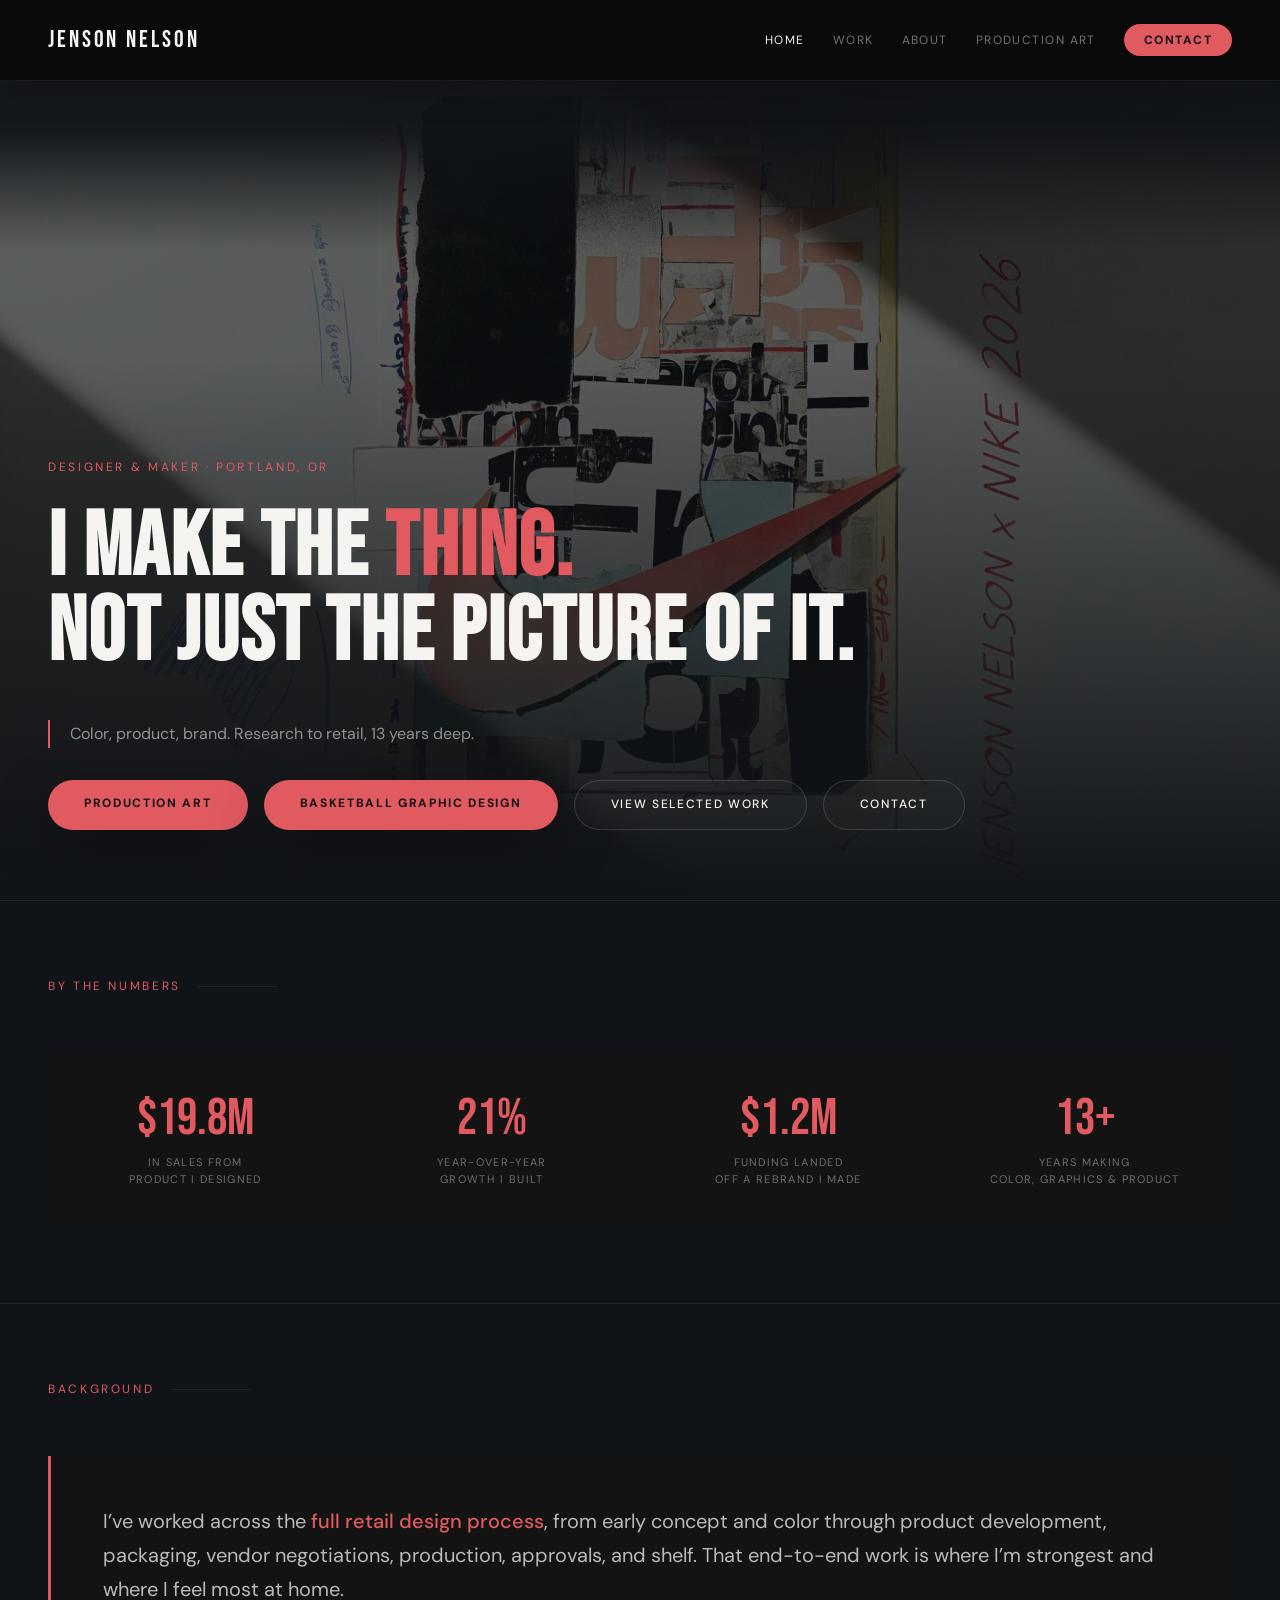
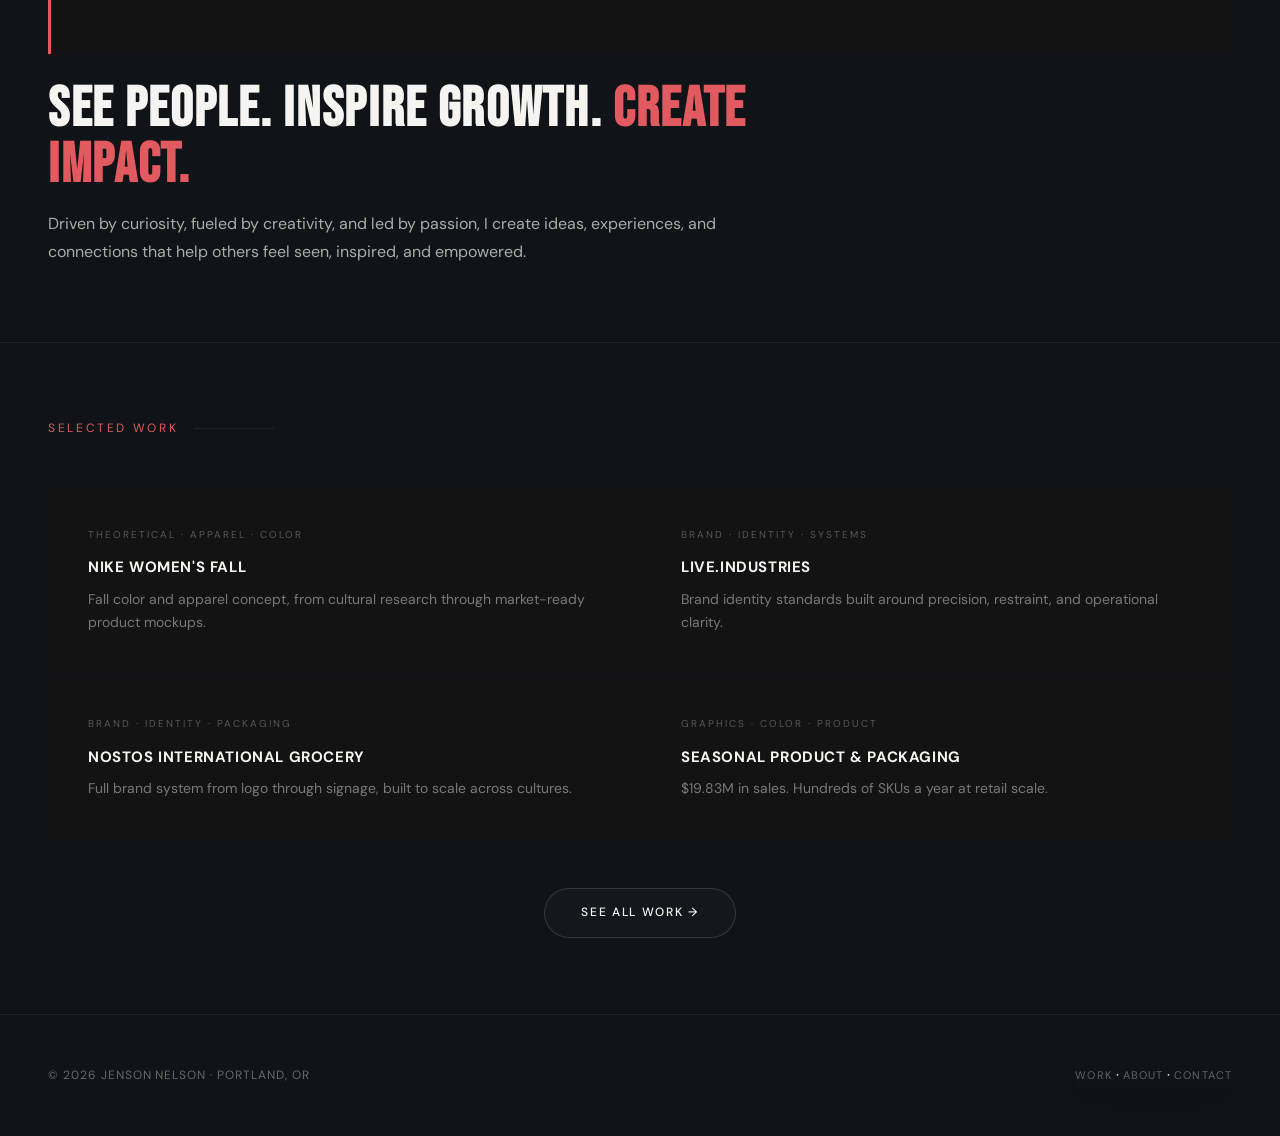
==== index.html @ 823dddb2 "Switch accent to pink coral #E05A5F and add Basketball Graphic Design button Co-Authored-By: Claude " ====
<!DOCTYPE html>
<html lang="en">
<head>
<meta charset="UTF-8">
<meta name="viewport" content="width=device-width, initial-scale=1.0">
<title>Jenson Nelson — Designer · Color · Graphics · Product</title>
<meta name="description" content="Designer and maker with 13+ years building product, color systems, packaging, and apparel graphics — from sketchbook to retail shelf.">
<link rel="preconnect" href="https://fonts.googleapis.com">
<link rel="preconnect" href="https://fonts.gstatic.com" crossorigin>
<link href="https://fonts.googleapis.com/css2?family=Bebas+Neue&family=DM+Sans:ital,wght@0,300;0,400;0,500;0,700;1,300;1,400&display=swap" rel="stylesheet">
<link rel="stylesheet" href="style.css">
<link rel="icon" type="image/png" sizes="32x32" href="favicon-32.png">
<link rel="icon" type="image/png" sizes="16x16" href="favicon-16.png">
<link rel="apple-touch-icon" sizes="180x180" href="apple-touch-icon.png">
<style>
  /* === HOME-SPECIFIC === */
  .hero {
    min-height: 100vh;
    display: flex;
    flex-direction: column;
    justify-content: flex-end;
    padding: 0 48px 70px;
    position: relative;
    overflow: hidden;
  }
  .hero::before {
    content: '';
    position: absolute;
    inset: 0;
    background: url('hero-bg.jpg') center/cover no-repeat;
    opacity: 0.32;
    pointer-events: none;
  }
  .hero::after {
    content: '';
    position: absolute;
    inset: 0;
    background:
      linear-gradient(to bottom, rgba(16,19,23,0.98) 0, rgba(16,19,23,0.92) 132px, transparent 250px),
      linear-gradient(to top, var(--black) 0%, transparent 60%);
    pointer-events: none;
  }
  .hero-content { position: relative; z-index: 2; }
  .hero-eyebrow {
    font-size: 12px;
    letter-spacing: 0.22em;
    text-transform: uppercase;
    color: var(--orange);
    margin-bottom: 28px;
  }
  .hero-title {
    font-family: var(--serif);
    font-size: clamp(46px, 7vw, 96px);
    line-height: 0.95;
    letter-spacing: 0.02em;
    max-width: 860px;
    margin-bottom: 44px;
  }
  .hero-title span { color: var(--orange); }
  .hero-sub {
    font-size: 16px;
    color: rgba(245,244,240,0.55);
    max-width: 520px;
    line-height: 1.75;
    border-left: 2px solid var(--orange);
    padding-left: 20px;
    margin: 0;
  }
  .hero-actions {
    display: flex;
    flex-wrap: wrap;
    gap: 16px;
    margin-top: 32px;
  }
  .scroll-cue {
    display: none;
  }

  /* Stats */
  .stats {
    display: grid;
    grid-template-columns: repeat(4, 1fr);
    gap: 2px;
    margin-top: 56px;
  }
  .stat {
    background: var(--mid);
    padding: 40px 32px;
    text-align: center;
    position: relative;
    overflow: hidden;
  }
  .stat::after {
    content: '';
    position: absolute;
    bottom: 0; left: 0; right: 0;
    height: 2px;
    background: var(--orange);
    transform: scaleX(0);
    transition: transform 0.4s ease;
  }
  .stat:hover::after { transform: scaleX(1); }
  .stat-num {
    font-family: var(--serif);
    font-size: clamp(34px, 4vw, 52px);
    color: var(--orange);
    line-height: 1;
    margin-bottom: 10px;
  }
  .stat-label {
    font-size: 11px;
    letter-spacing: 0.12em;
    text-transform: uppercase;
    color: rgba(245,244,240,0.4);
    line-height: 1.5;
  }

  /* Philosophy bar */
  .philosophy {
    background: var(--mid);
    border-left: 3px solid var(--orange);
    padding: 48px 52px;
    margin-top: 56px;
    font-size: 20px;
    line-height: 1.7;
    color: rgba(245,244,240,0.74);
  }
  .philosophy em {
    color: var(--orange);
    font-style: normal;
    font-weight: 500;
  }
  .impact-line {
    margin-top: 28px;
    max-width: 820px;
  }
  .impact-line h3 {
    font-family: var(--serif);
    font-size: clamp(32px, 4.5vw, 56px);
    line-height: 1;
    letter-spacing: 0.03em;
    color: var(--white);
    margin-bottom: 16px;
  }
  .impact-line h3 span { color: var(--orange); }

  .impact-line p {
    font-size: 16px;
    line-height: 1.75;
    color: rgba(245,244,240,0.68);
    max-width: 680px;
    margin: 0;
  }

  /* Work preview cards */
  .preview-grid {
    display: grid;
    grid-template-columns: 1fr 1fr;
    gap: 2px;
    margin-top: 48px;
  }
  .preview-card {
    background: var(--mid);
    padding: 40px;
    text-decoration: none;
    color: inherit;
    position: relative;
    overflow: hidden;
  }
  .preview-card::before {
    content: '';
    position: absolute;
    top: 0; left: 0;
    width: 3px;
    height: 0;
    background: var(--orange);
    transition: height 0.4s ease;
  }
  .preview-card:hover::before { height: 100%; }
  .preview-card:hover { opacity: 1; }
  .preview-card .eyebrow {
    font-size: 10px;
    letter-spacing: 0.2em;
    text-transform: uppercase;
    color: rgba(245,244,240,0.3);
    margin-bottom: 12px;
  }
  .preview-card h4 {
    font-size: 15px;
    text-transform: uppercase;
    letter-spacing: 0.04em;
    color: var(--white);
    margin-bottom: 8px;
  }
  .preview-card p {
    font-size: 14px;
    color: rgba(245,244,240,0.45);
    max-width: 100%;
    margin: 0;
    line-height: 1.65;
  }

  .home-cta {
    text-align: center;
    margin-top: 48px;
  }

  @media (max-width: 900px) {
    .stats { grid-template-columns: 1fr 1fr; }
    .preview-grid { grid-template-columns: 1fr; }
  }
  @media (max-width: 600px) {
    .hero { padding: 0 24px 42px; }
    .hero-actions { gap: 12px; }
    .stats { grid-template-columns: 1fr; }
    .stat { padding: 28px 24px; }
    .philosophy { padding: 32px 24px; font-size: 17px; }
  }
</style>
<style>
  .section-label {
    font-size: 12px;
    letter-spacing: 0.22em;
  }
</style>
</head>
<body>

<nav>
  <a href="index.html" class="nav-name">JENSON NELSON</a>
  <ul class="nav-links">
    <li><a href="index.html" class="active">Home</a></li>
    <li><a href="work.html">Work</a></li>
    <li><a href="about.html">About</a></li>
    <li><a href="nike-production-art.html">Production Art</a></li>
    <li><a href="contact.html" class="nav-cta">Contact</a></li>
  </ul>
</nav>

<!-- HERO -->
<div class="hero">
  <div class="hero-content">
    <div class="hero-eyebrow anim-1">Designer & Maker · Portland, OR</div>
    <h1 class="hero-title anim-2">I MAKE THE <span>THING.</span><br>NOT JUST THE PICTURE OF IT.</h1>
    <p class="hero-sub anim-3">Color, product, brand. Research to retail, 13 years deep.</p>
    <div class="hero-actions anim-4">
      <a href="nike-production-art.html" class="btn-primary">Production Art</a>
      <a href="basketball-graphic-design.html" class="btn-primary">Basketball Graphic Design</a>
      <a href="work.html" class="btn-secondary">View Selected Work</a>
      <a href="contact.html" class="btn-secondary">Contact</a>
    </div>
  </div>
</div>

<!-- STATS -->
<section id="impact">
  <div class="section-label">By the Numbers</div>
  <div class="stats reveal">
    <div class="stat">
      <div class="stat-num">$19.8M</div>
      <div class="stat-label">In Sales from<br>Product I Designed</div>
    </div>
    <div class="stat">
      <div class="stat-num">21%</div>
      <div class="stat-label">Year-over-Year<br>Growth I Built</div>
    </div>
    <div class="stat">
      <div class="stat-num">$1.2M</div>
      <div class="stat-label">Funding Landed<br>off a Rebrand I Made</div>
    </div>
    <div class="stat">
      <div class="stat-num">13+</div>
      <div class="stat-label">Years Making<br>Color, Graphics & Product</div>
    </div>
  </div>
</section>

<section>
  <div class="section-label">Background</div>
  <div class="philosophy reveal">I’ve worked across the <em>full retail design process</em>, from early concept and color through product development, packaging, vendor negotiations, production, approvals, and shelf. That end-to-end work is where I’m strongest and where I feel most at home.</div>
  <div class="impact-line reveal">
    <h3>SEE PEOPLE. INSPIRE GROWTH. <span>CREATE IMPACT.</span></h3>
    <p>Driven by curiosity, fueled by creativity, and led by passion, I create ideas, experiences, and connections that help others feel seen, inspired, and empowered.</p>
  </div>
</section>

<!-- WORK PREVIEW -->
<section>
  <div class="section-label">Selected Work</div>
  <div class="preview-grid reveal">
    <a href="work.html#nike-womens" class="preview-card">
      <div class="eyebrow">Theoretical · Apparel · Color</div>
      <h4>Nike Women's Fall</h4>
      <p>Fall color and apparel concept, from cultural research through market-ready product mockups.</p>
    </a>
    <a href="live-industries.html" class="preview-card">
      <div class="eyebrow">Brand · Identity · Systems</div>
      <h4>Live.Industries</h4>
      <p>Brand identity standards built around precision, restraint, and operational clarity.</p>
    </a>
    <a href="work.html#nostos" class="preview-card">
      <div class="eyebrow">Brand · Identity · Packaging</div>
      <h4>Nostos International Grocery</h4>
      <p>Full brand system from logo through signage, built to scale across cultures.</p>
    </a>
    <a href="work.html#seasonal" class="preview-card">
      <div class="eyebrow">Graphics · Color · Product</div>
      <h4>Seasonal Product & Packaging</h4>
      <p>$19.83M in sales. Hundreds of SKUs a year at retail scale.</p>
    </a>
  </div>

  <div class="home-cta reveal" style="margin-top: 48px;">
    <a href="work.html" class="btn-secondary">See All Work →</a>
  </div>
</section>

<footer>
  <p>&copy; 2026 JENSON NELSON · PORTLAND, OR</p>
  <nav>
    <a href="work.html">Work</a> &nbsp;&middot;&nbsp;
    <a href="about.html">About</a> &nbsp;&middot;&nbsp;
    <a href="contact.html">Contact</a>
  </nav>
</footer>

<script>
  const reveals = document.querySelectorAll('.reveal');
  const observer = new IntersectionObserver((entries) => {
    entries.forEach(entry => {
      if (entry.isIntersecting) {
        entry.target.classList.add('visible');
        observer.unobserve(entry.target);
      }
    });
  }, { threshold: 0.12 });
  reveals.forEach(el => observer.observe(el));
</script>
</body>
</html>
---- style.css ----
@import url('https://fonts.googleapis.com/css2?family=Bebas+Neue&family=DM+Sans:ital,wght@0,300;0,400;0,500;0,700;1,300;1,400&display=swap');

*, *::before, *::after { box-sizing: border-box; margin: 0; padding: 0; }

:root {
  --black: #101317;
  --white: #f5f4f0;
  --orange: #E05A5F;
  --mid: #131313;
  --mid-2: #1a1a1a;
  --rule: rgba(255,255,255,0.07);
  --rule-strong: rgba(255,255,255,0.14);
  --text-soft: rgba(245,244,240,0.72);
  --text-muted: rgba(245,244,240,0.48);
  --shadow: 0 20px 60px rgba(0,0,0,0.28);
  --serif: 'Bebas Neue', sans-serif;
  --body: 'DM Sans', sans-serif;
  --page-width: 1400px;
}

html { scroll-behavior: smooth; }
body, html { min-height: 100%; }

body {
  background: var(--black);
  color: var(--white);
  font-family: var(--body);
  font-size: 15px;
  line-height: 1.65;
  -webkit-font-smoothing: antialiased;
  background-image:
    radial-gradient(circle at top left, rgba(255,255,255,0.035), transparent 34%),
    radial-gradient(circle at top right, rgba(255,255,255,0.025), transparent 26%);
  background-attachment: fixed;
}

a { color: var(--orange); text-decoration: none; transition: opacity 0.2s, color 0.2s, transform 0.2s; }
a:hover { opacity: 0.82; }
img, video { display: block; max-width: 100%; }
::selection { background: rgba(224,90,95,0.92); color: var(--black); }

/* === NAV === */
nav {
  position: fixed;
  top: 0; left: 0; right: 0;
  z-index: 100;
  display: flex;
  justify-content: space-between;
  align-items: center;
  padding: 20px 48px;
  background: rgba(10,10,10,0.88);
  backdrop-filter: blur(14px);
  -webkit-backdrop-filter: blur(14px);
  border-bottom: 1px solid var(--rule);
  box-shadow: 0 10px 35px rgba(0,0,0,0.18);
}
.nav-name {
  font-family: var(--serif);
  font-size: 24px;
  letter-spacing: 0.12em;
  color: var(--white);
  text-decoration: none;
}
.nav-name:hover { opacity: 1; }
.nav-links { display: flex; gap: 28px; list-style: none; align-items: center; }
.nav-links a {
  color: rgba(245,244,240,0.45);
  font-size: 12px;
  letter-spacing: 0.12em;
  text-transform: uppercase;
  transition: color 0.2s;
  text-decoration: none;
}
.nav-links a:hover { color: var(--white); opacity: 1; }
.nav-links a.active { color: var(--white); }
.nav-cta {
  background: var(--orange) !important;
  color: var(--black) !important;
  padding: 8px 20px;
  font-weight: 700 !important;
  font-size: 11px;
  letter-spacing: 0.1em;
  text-transform: uppercase;
  border-radius: 999px;
}
.nav-cta:hover { background: #C94B50 !important; opacity: 1 !important; transform: translateY(-1px); }

/* === SHARED SECTION === */
section { padding: 76px 48px; border-top: 1px solid var(--rule); }

.section-label {
  font-size: 10px;
  letter-spacing: 0.25em;
  text-transform: uppercase;
  color: var(--orange);
  margin-bottom: 48px;
  display: flex;
  align-items: center;
  gap: 16px;
}
.section-label::after {
  content: '';
  flex: 1;
  height: 1px;
  background: var(--rule);
  max-width: 80px;
}

h2 {
  font-family: var(--serif);
  font-size: clamp(34px, 5vw, 60px);
  letter-spacing: 0.03em;
  line-height: 1;
  margin-bottom: 36px;
}

p { color: var(--text-soft); max-width: 700px; margin-bottom: 20px; }
strong { color: var(--white); font-weight: 500; }

/* === BUTTONS === */
.btn-primary {
  display: inline-block;
  background: var(--orange);
  color: var(--black);
  padding: 14px 36px;
  font-size: 12px;
  font-weight: 700;
  letter-spacing: 0.14em;
  text-transform: uppercase;
  text-decoration: none;
  border-radius: 999px;
  box-shadow: var(--shadow);
  transition: background 0.2s, transform 0.2s, box-shadow 0.2s;
}
.btn-primary:hover { background: #C94B50; opacity: 1; transform: translateY(-2px); box-shadow: 0 24px 70px rgba(0,0,0,0.3); }
.btn-secondary {
  display: inline-block;
  border: 1px solid rgba(245,244,240,0.15);
  color: var(--white);
  padding: 14px 36px;
  font-size: 12px;
  font-weight: 500;
  letter-spacing: 0.14em;
  text-transform: uppercase;
  text-decoration: none;
  border-radius: 999px;
  background: rgba(255,255,255,0.02);
  transition: border-color 0.2s, background 0.2s, transform 0.2s;
}
.btn-secondary:hover { border-color: rgba(245,244,240,0.4); background: rgba(255,255,255,0.05); opacity: 1; transform: translateY(-2px); }

/* === FOOTER === */
footer {
  padding: 48px;
  border-top: 1px solid var(--rule);
  display: flex;
  justify-content: space-between;
  align-items: center;
  gap: 16px;
}
footer p {
  font-size: 12px;
  color: rgba(245,244,240,0.38);
  margin: 0;
  max-width: 100%;
  text-transform: uppercase;
  letter-spacing: 0.08em;
}
footer nav { position: static; border: none; background: none; backdrop-filter: none; padding: 0; }
footer nav a {
  font-size: 11px;
  letter-spacing: 0.1em;
  text-transform: uppercase;
  color: rgba(245,244,240,0.36);
}
footer nav a:hover { color: var(--white); opacity: 1; }

/* === ANIMATIONS === */
@keyframes fadeUp {
  from { opacity: 0; transform: translateY(24px); }
  to { opacity: 1; transform: translateY(0); }
}
.anim-1 { animation: fadeUp 0.7s ease 0.2s both; }
.anim-2 { animation: fadeUp 0.7s ease 0.35s both; }
.anim-3 { animation: fadeUp 0.7s ease 0.5s both; }
.anim-4 { animation: fadeUp 0.7s ease 0.65s both; }

.reveal {
  opacity: 0;
  transform: translateY(20px);
  transition: opacity 0.6s ease, transform 0.6s ease;
}
.reveal.visible { opacity: 1; transform: translateY(0); }

/* === RESPONSIVE === */
@media (max-width: 900px) {
  nav {
    padding: 16px 24px;
    gap: 20px;
    align-items: flex-start;
  }
  .nav-links {
    gap: 14px;
    flex-wrap: wrap;
    justify-content: flex-end;
  }
}

@media (max-width: 600px) {
  nav {
    padding: 14px 20px;
    flex-direction: column;
    align-items: flex-start;
  }
  .nav-name { font-size: 22px; }
  .nav-links {
    width: 100%;
    gap: 10px 14px;
    justify-content: flex-start;
  }
  .nav-links a { font-size: 11px; }
  .nav-links .nav-hide { display: none; }
  .nav-cta { padding: 7px 16px; }
  section { padding: 50px 24px; }
  footer { padding: 32px 24px; flex-direction: column; gap: 16px; text-align: center; }
  footer nav {
    width: 100%;
    display: flex;
    justify-content: center;
    align-items: center;
    flex-wrap: wrap;
  }
}

@media (prefers-reduced-motion: reduce) {
  html { scroll-behavior: auto; }
  *, *::before, *::after {
    animation-duration: 0.01ms !important;
    animation-iteration-count: 1 !important;
    transition-duration: 0.01ms !important;
  }
}
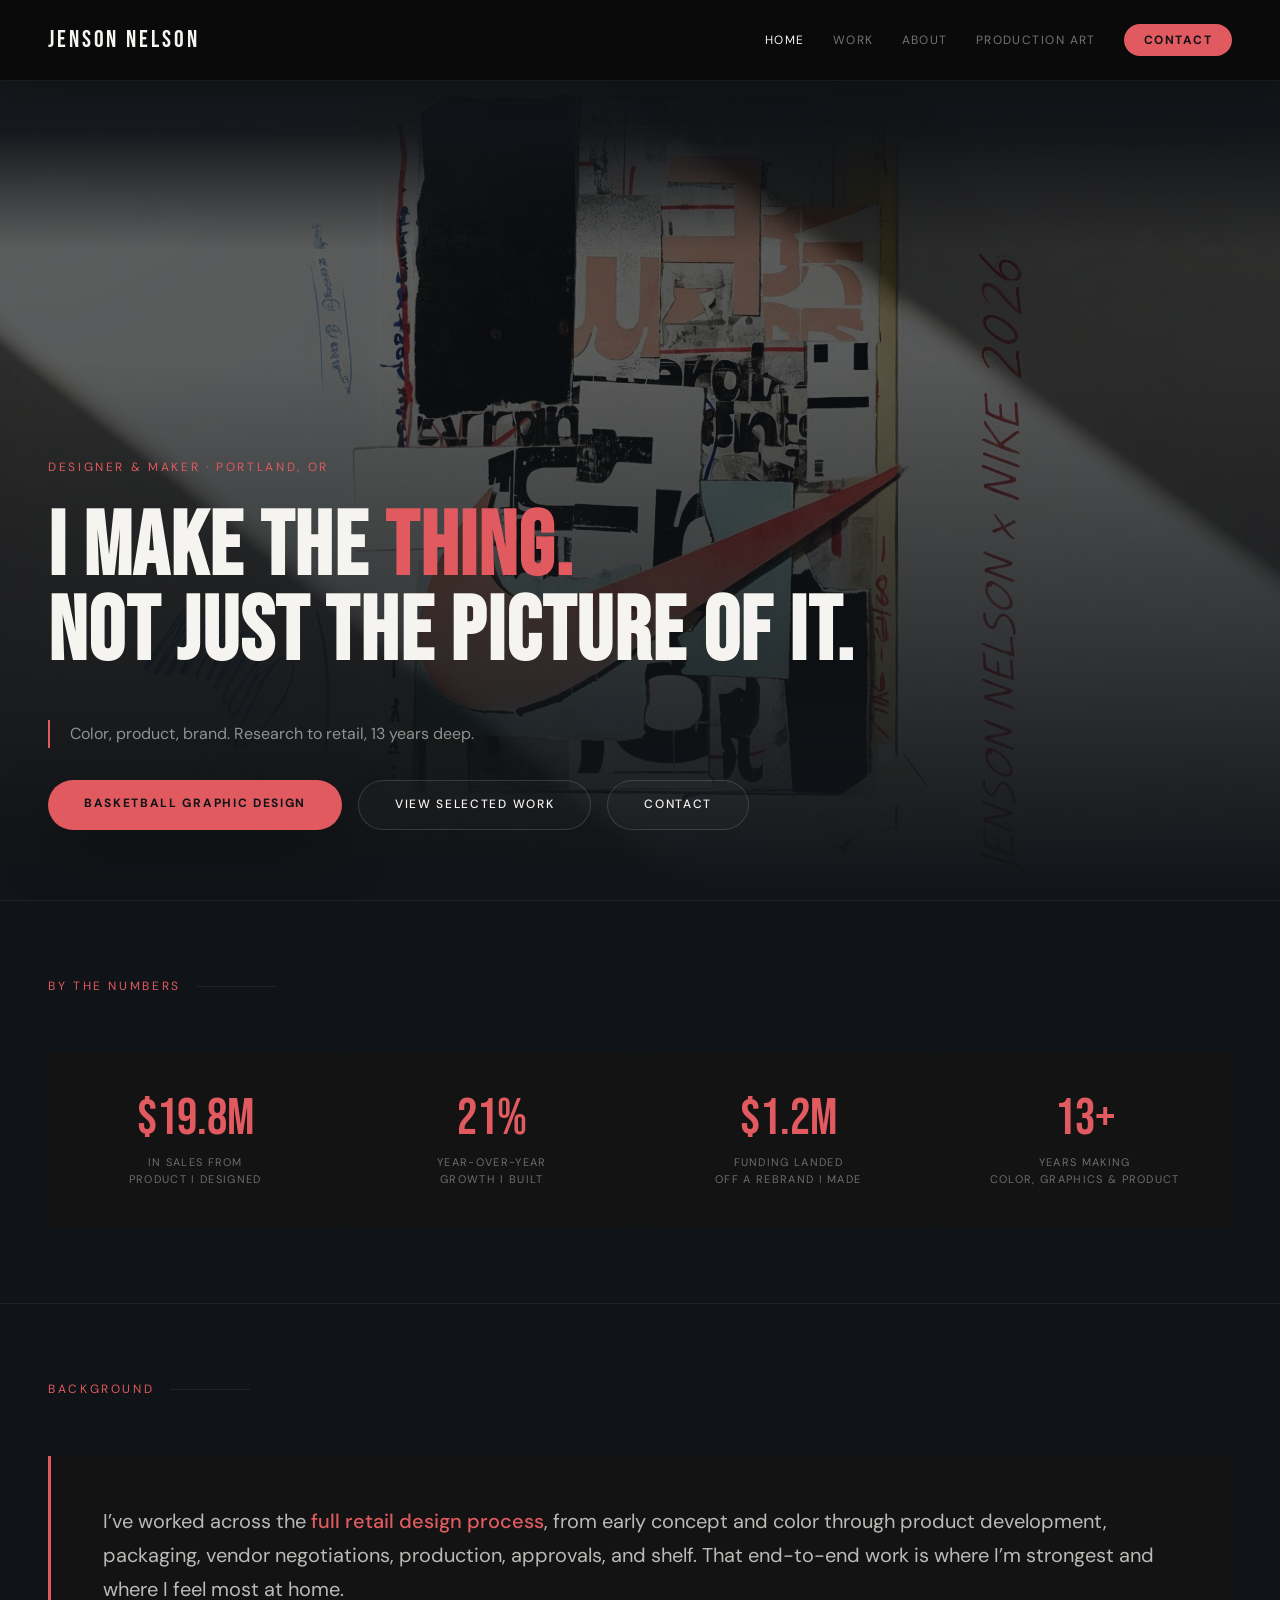
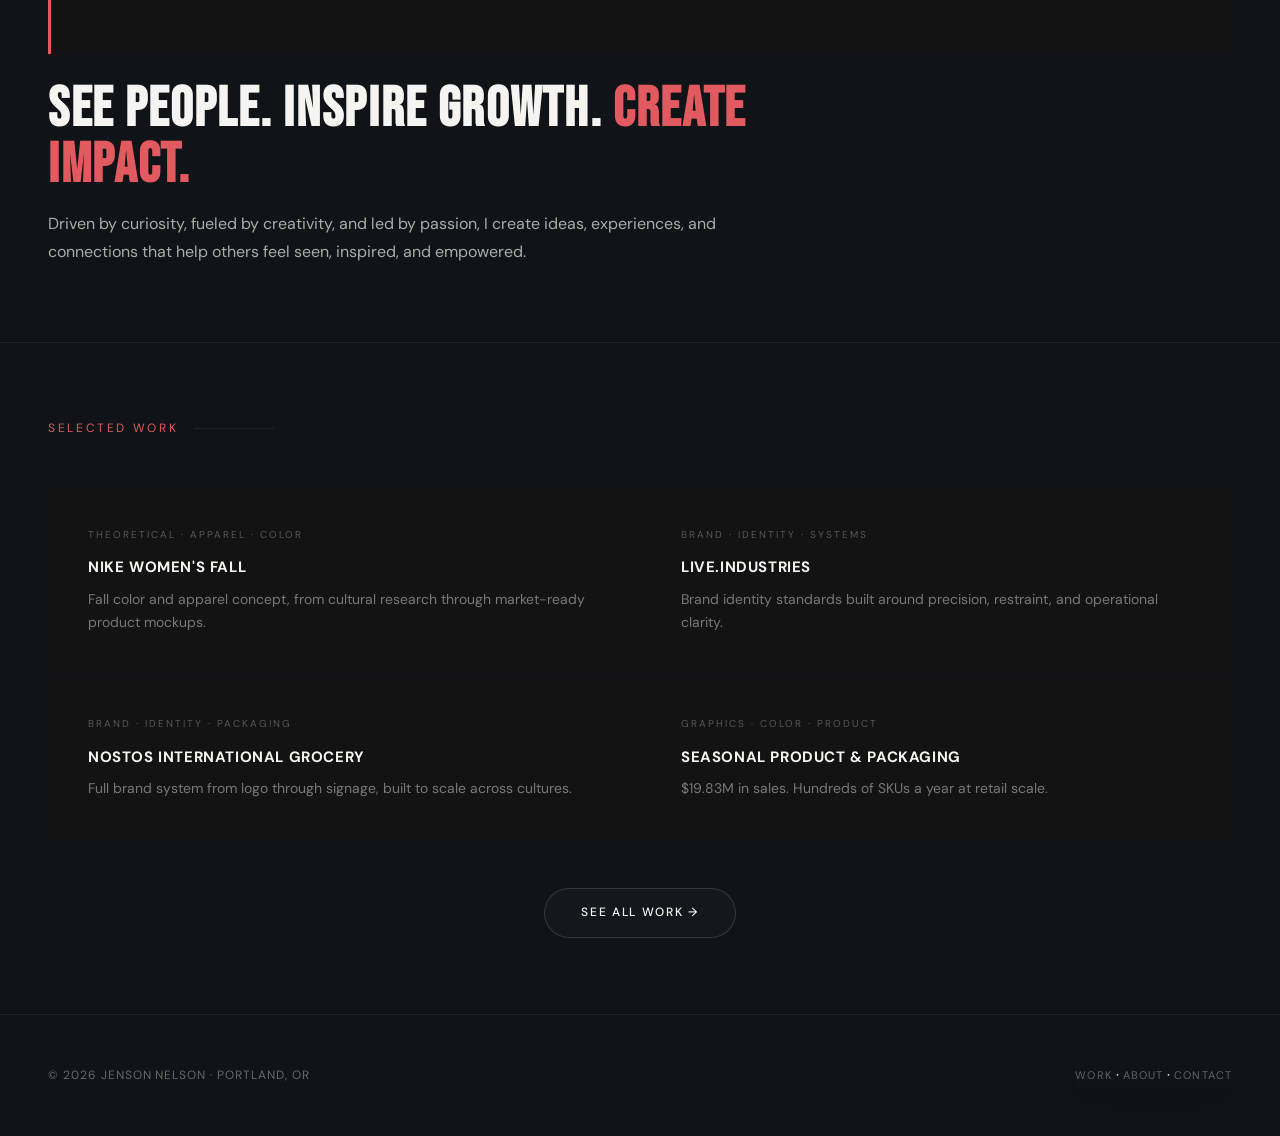
==== commit 9a03edef: "Hide Production Art button from homepage hero Co-Authored-By: Claude Opus 5.5 <noreply@anthropic.com" ====
--- a/index.html
+++ b/index.html
@@ -244,7 +244,7 @@
     <h1 class="hero-title anim-2">I MAKE THE <span>THING.</span><br>NOT JUST THE PICTURE OF IT.</h1>
     <p class="hero-sub anim-3">Color, product, brand. Research to retail, 13 years deep.</p>
     <div class="hero-actions anim-4">
-      <a href="nike-production-art.html" class="btn-primary">Production Art</a>
+      <!-- hidden for now: <a href="nike-production-art.html" class="btn-primary">Production Art</a> -->
       <a href="basketball-graphic-design.html" class="btn-primary">Basketball Graphic Design</a>
       <a href="work.html" class="btn-secondary">View Selected Work</a>
       <a href="contact.html" class="btn-secondary">Contact</a>
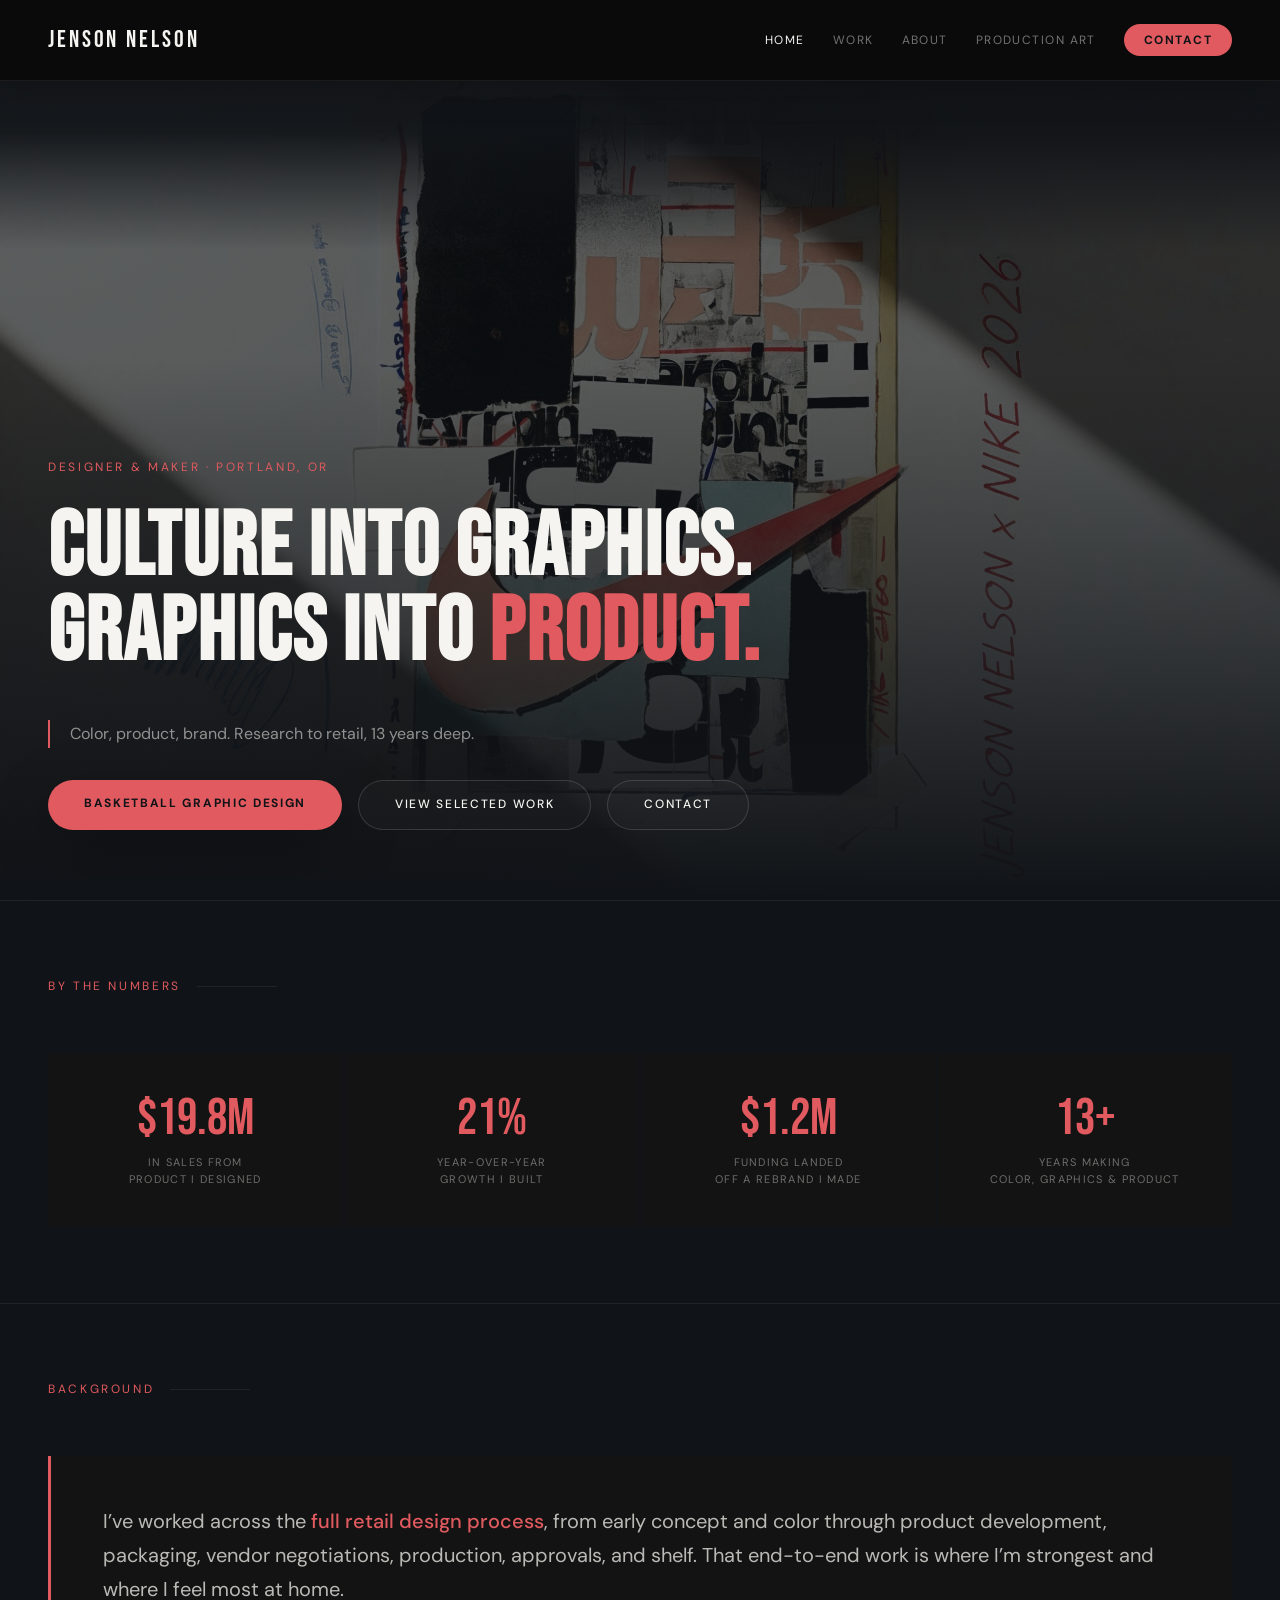
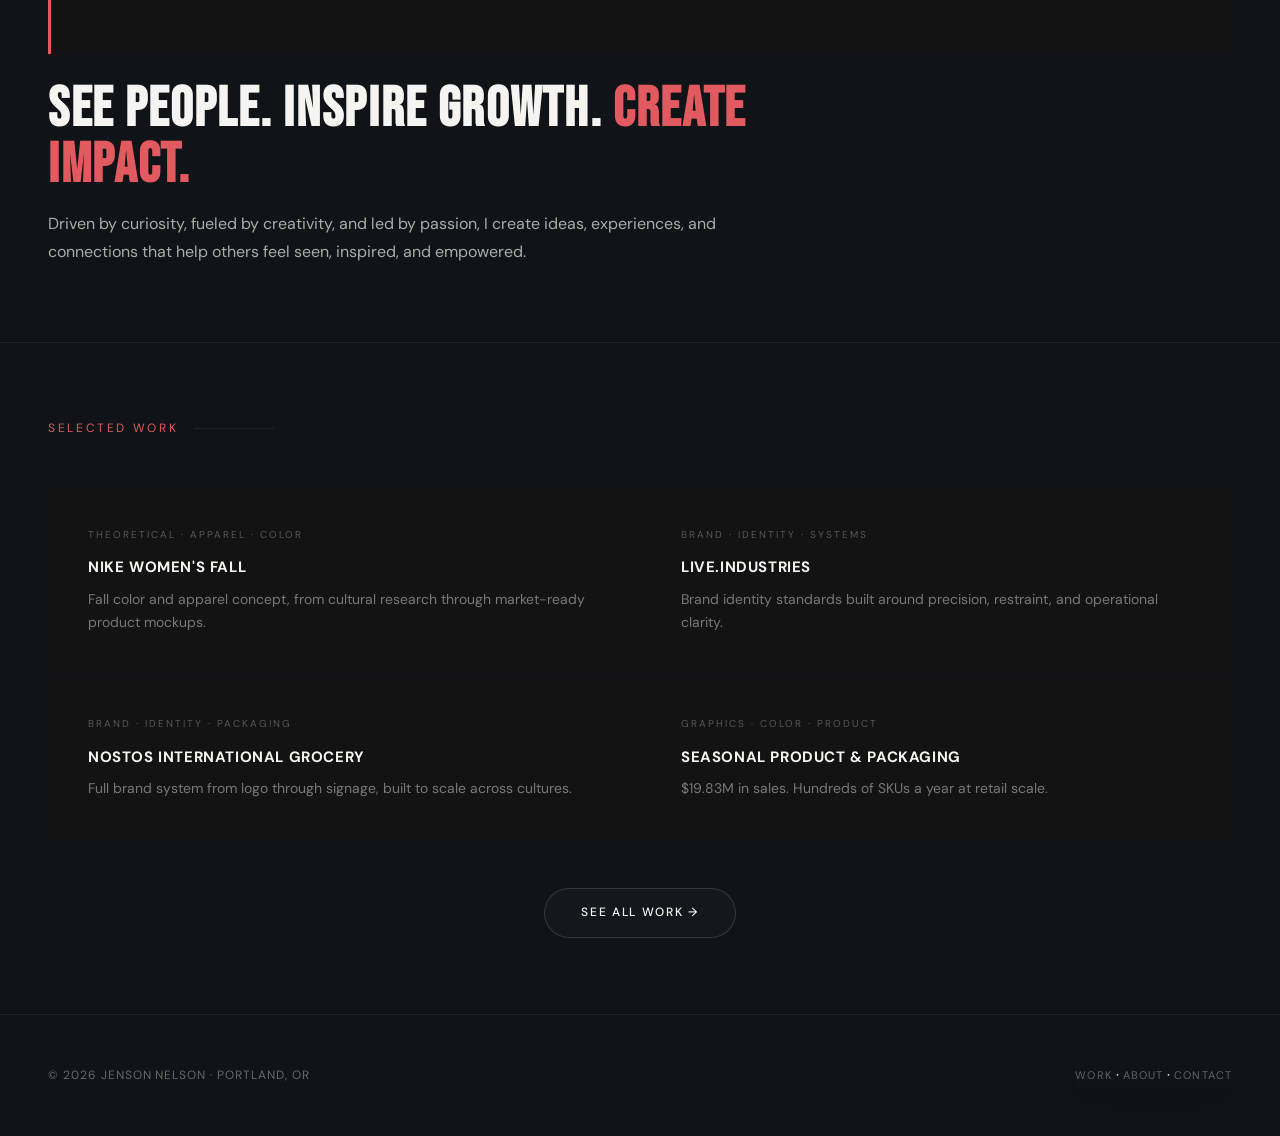
==== commit da6e2023: "New homepage headline Co-Authored-By: Claude Opus 5.5 <noreply@anthropic.com>" ====
--- a/index.html
+++ b/index.html
@@ -241,7 +241,7 @@
 <div class="hero">
   <div class="hero-content">
     <div class="hero-eyebrow anim-1">Designer & Maker · Portland, OR</div>
-    <h1 class="hero-title anim-2">I MAKE THE <span>THING.</span><br>NOT JUST THE PICTURE OF IT.</h1>
+    <h1 class="hero-title anim-2">CULTURE INTO GRAPHICS.<br>GRAPHICS INTO <span>PRODUCT.</span></h1>
     <p class="hero-sub anim-3">Color, product, brand. Research to retail, 13 years deep.</p>
     <div class="hero-actions anim-4">
       <!-- hidden for now: <a href="nike-production-art.html" class="btn-primary">Production Art</a> -->
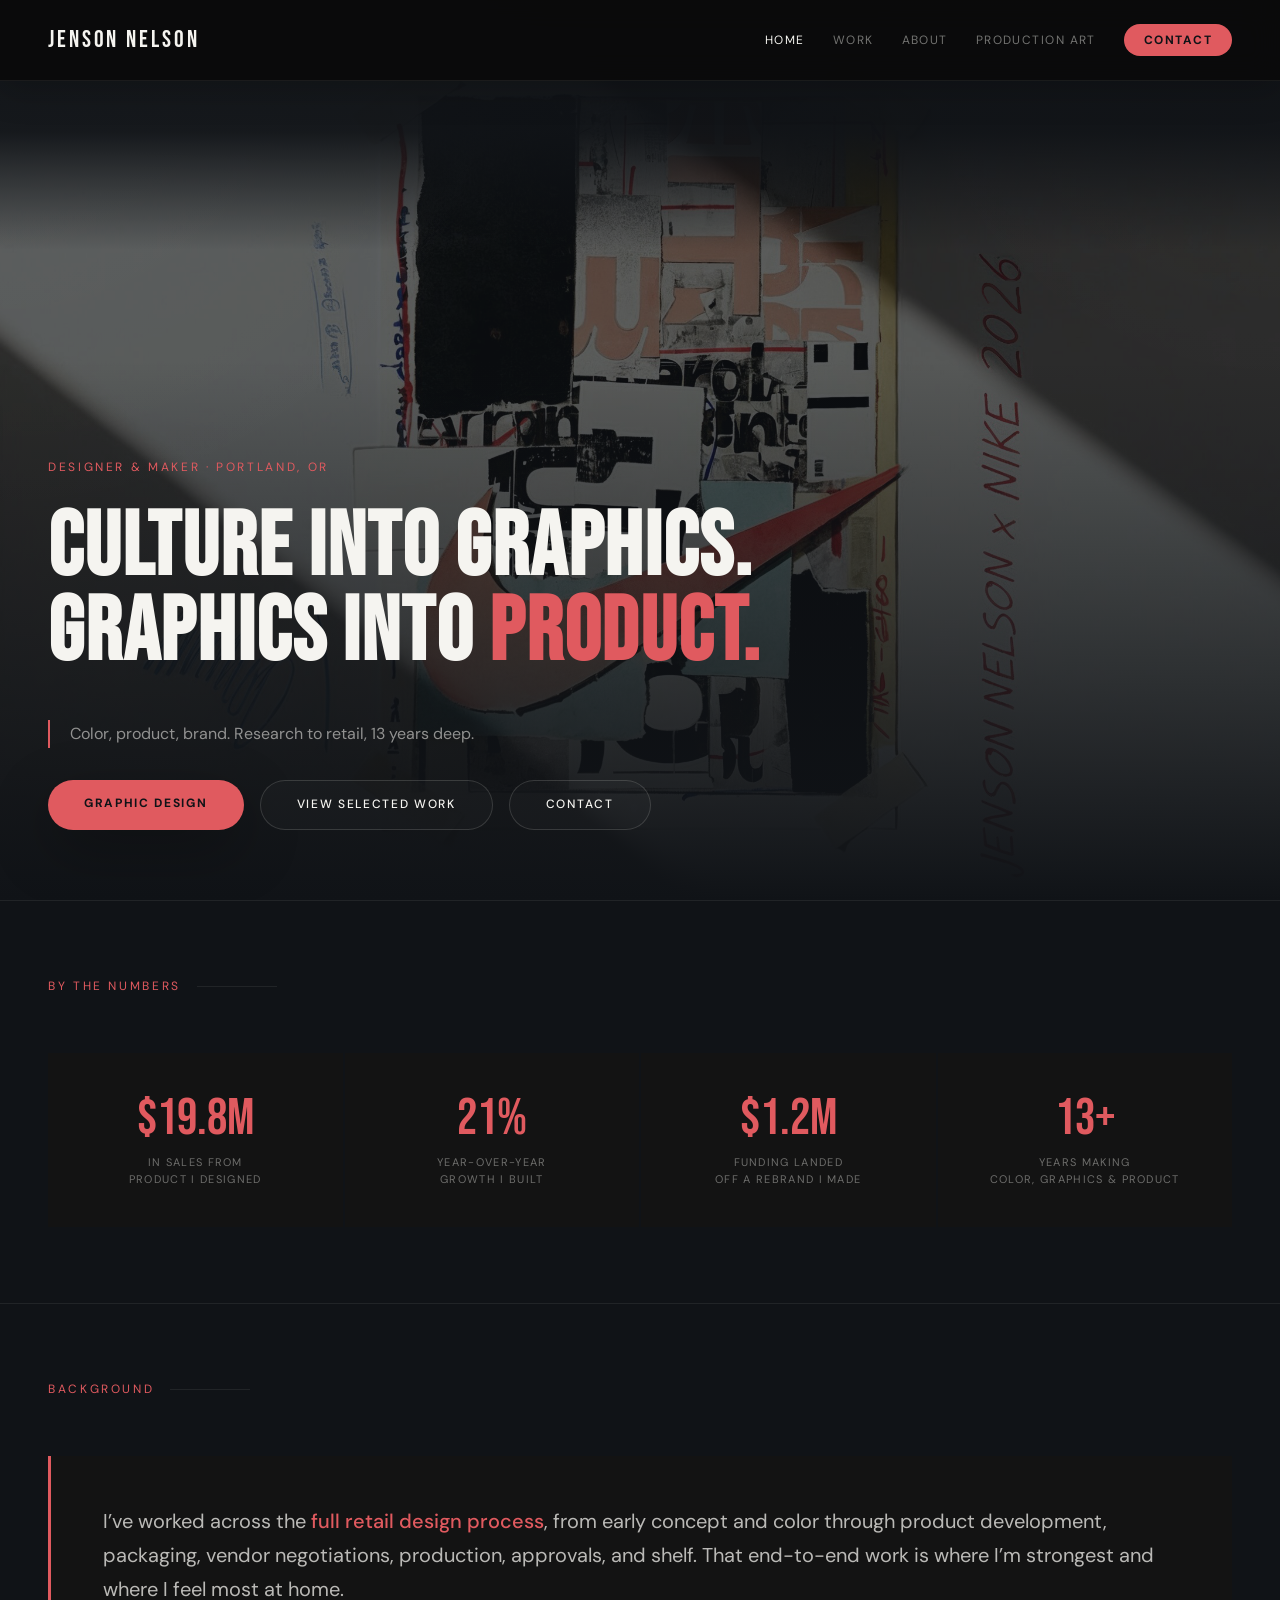
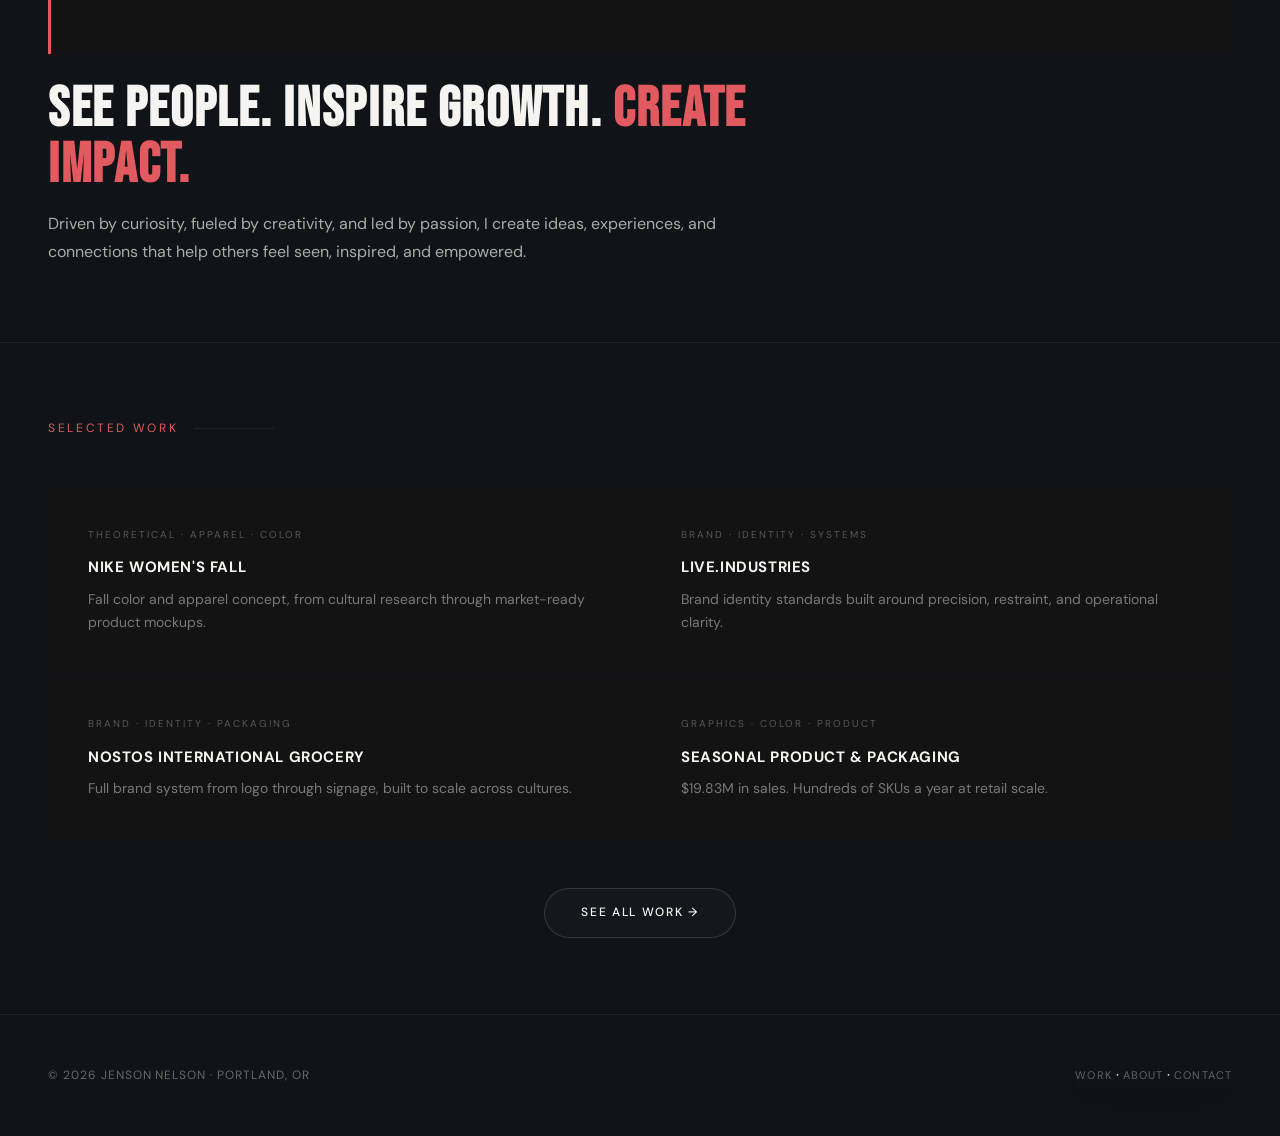
==== commit 60e26040: "Add INDUSTRY study page, rename Graphic Design page, remove basketball labels Co-Authored-By: Claude" ====
--- a/index.html
+++ b/index.html
@@ -245,7 +245,7 @@
     <p class="hero-sub anim-3">Color, product, brand. Research to retail, 13 years deep.</p>
     <div class="hero-actions anim-4">
       <!-- hidden for now: <a href="nike-production-art.html" class="btn-primary">Production Art</a> -->
-      <a href="basketball-graphic-design.html" class="btn-primary">Basketball Graphic Design</a>
+      <a href="graphic-design.html" class="btn-primary">Graphic Design</a>
       <a href="work.html" class="btn-secondary">View Selected Work</a>
       <a href="contact.html" class="btn-secondary">Contact</a>
     </div>
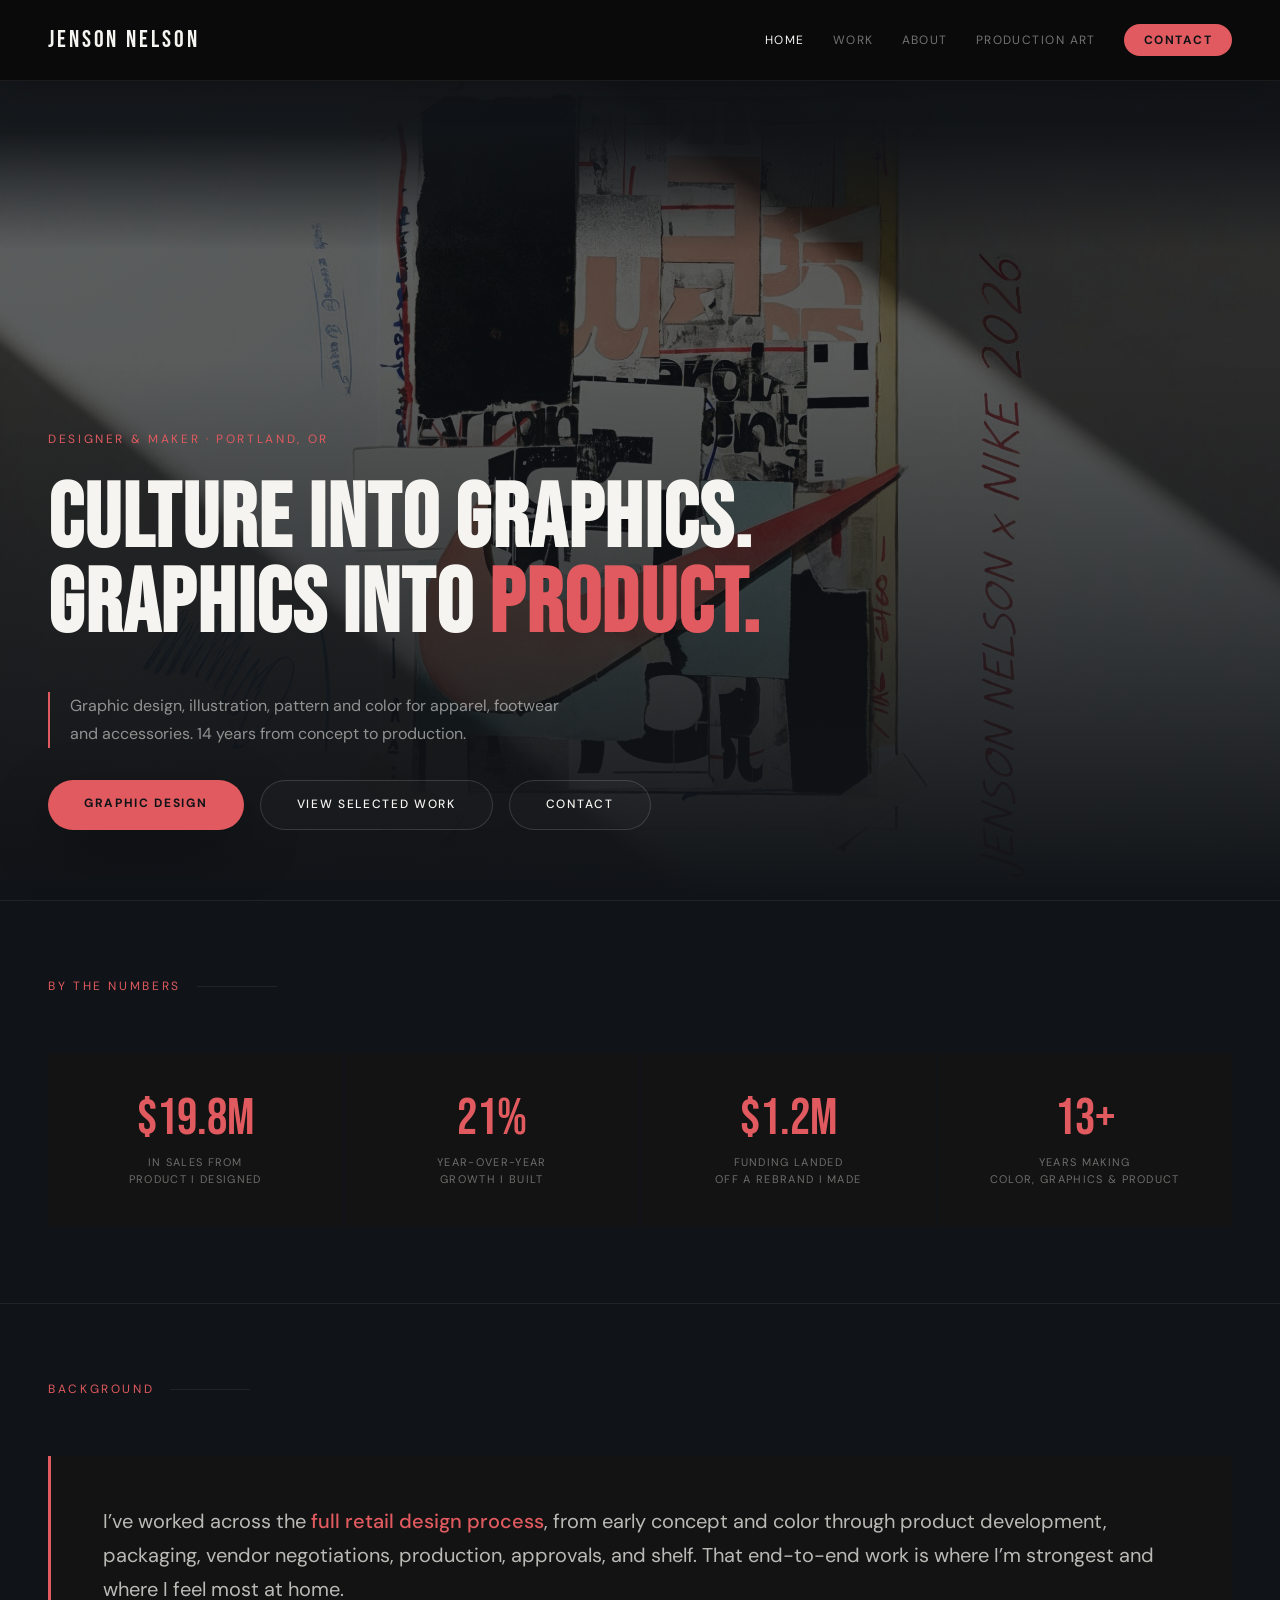
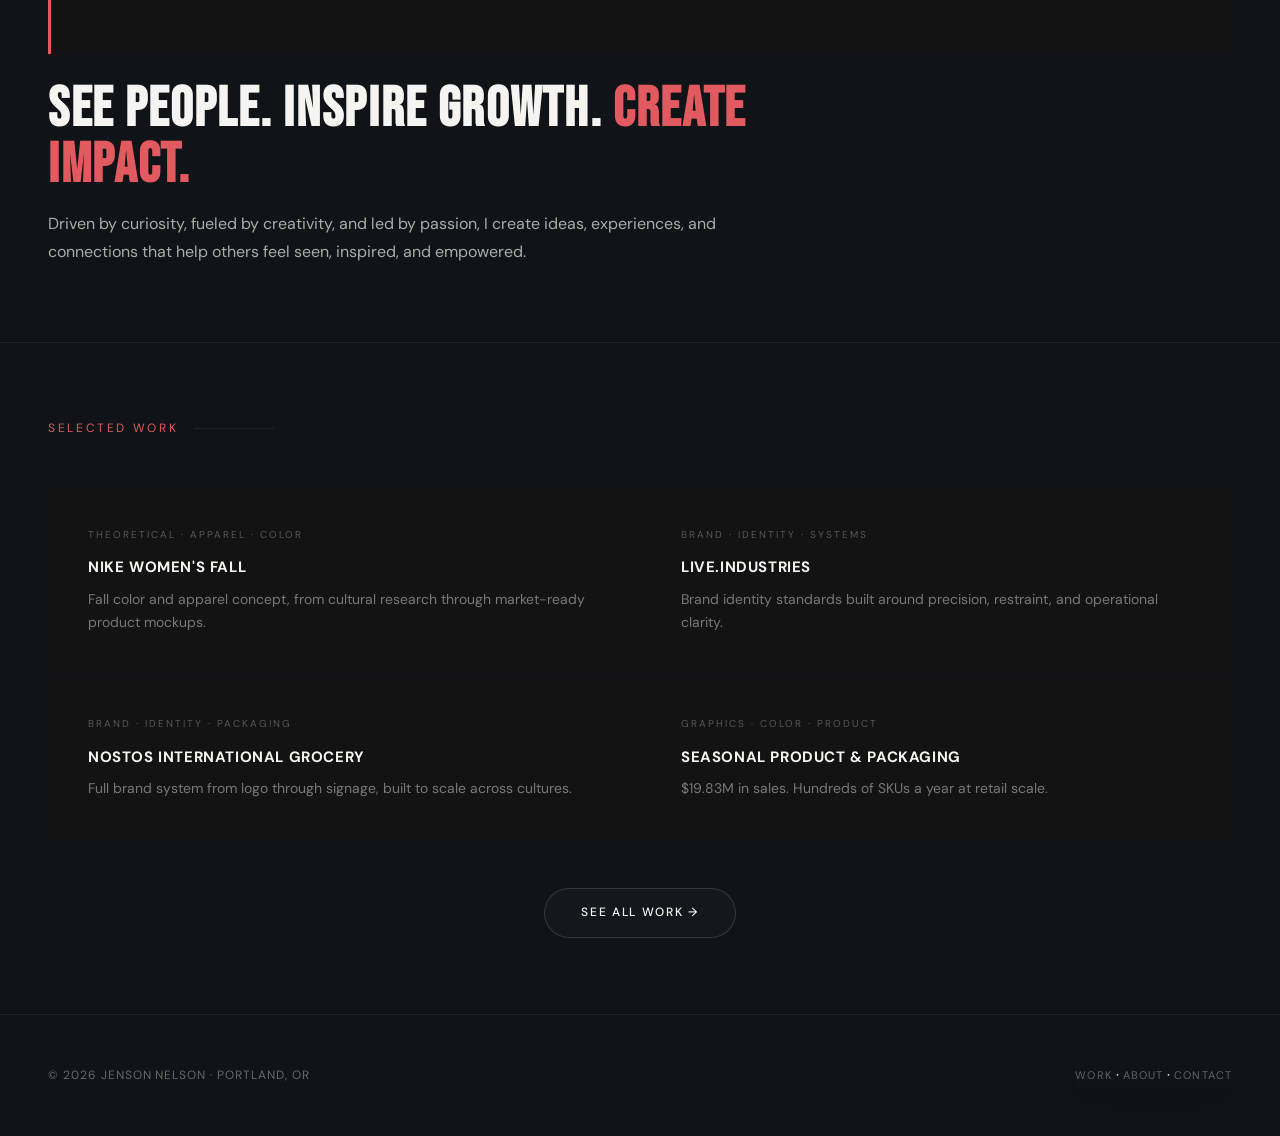
==== commit abc70bca: "Update homepage subheadline Co-Authored-By: Claude Opus 5.5 <noreply@anthropic.com>" ====
--- a/index.html
+++ b/index.html
@@ -242,7 +242,7 @@
   <div class="hero-content">
     <div class="hero-eyebrow anim-1">Designer & Maker · Portland, OR</div>
     <h1 class="hero-title anim-2">CULTURE INTO GRAPHICS.<br>GRAPHICS INTO <span>PRODUCT.</span></h1>
-    <p class="hero-sub anim-3">Color, product, brand. Research to retail, 13 years deep.</p>
+    <p class="hero-sub anim-3">Graphic design, illustration, pattern and color for apparel, footwear and accessories. 14 years from concept to production.</p>
     <div class="hero-actions anim-4">
       <!-- hidden for now: <a href="nike-production-art.html" class="btn-primary">Production Art</a> -->
       <a href="graphic-design.html" class="btn-primary">Graphic Design</a>
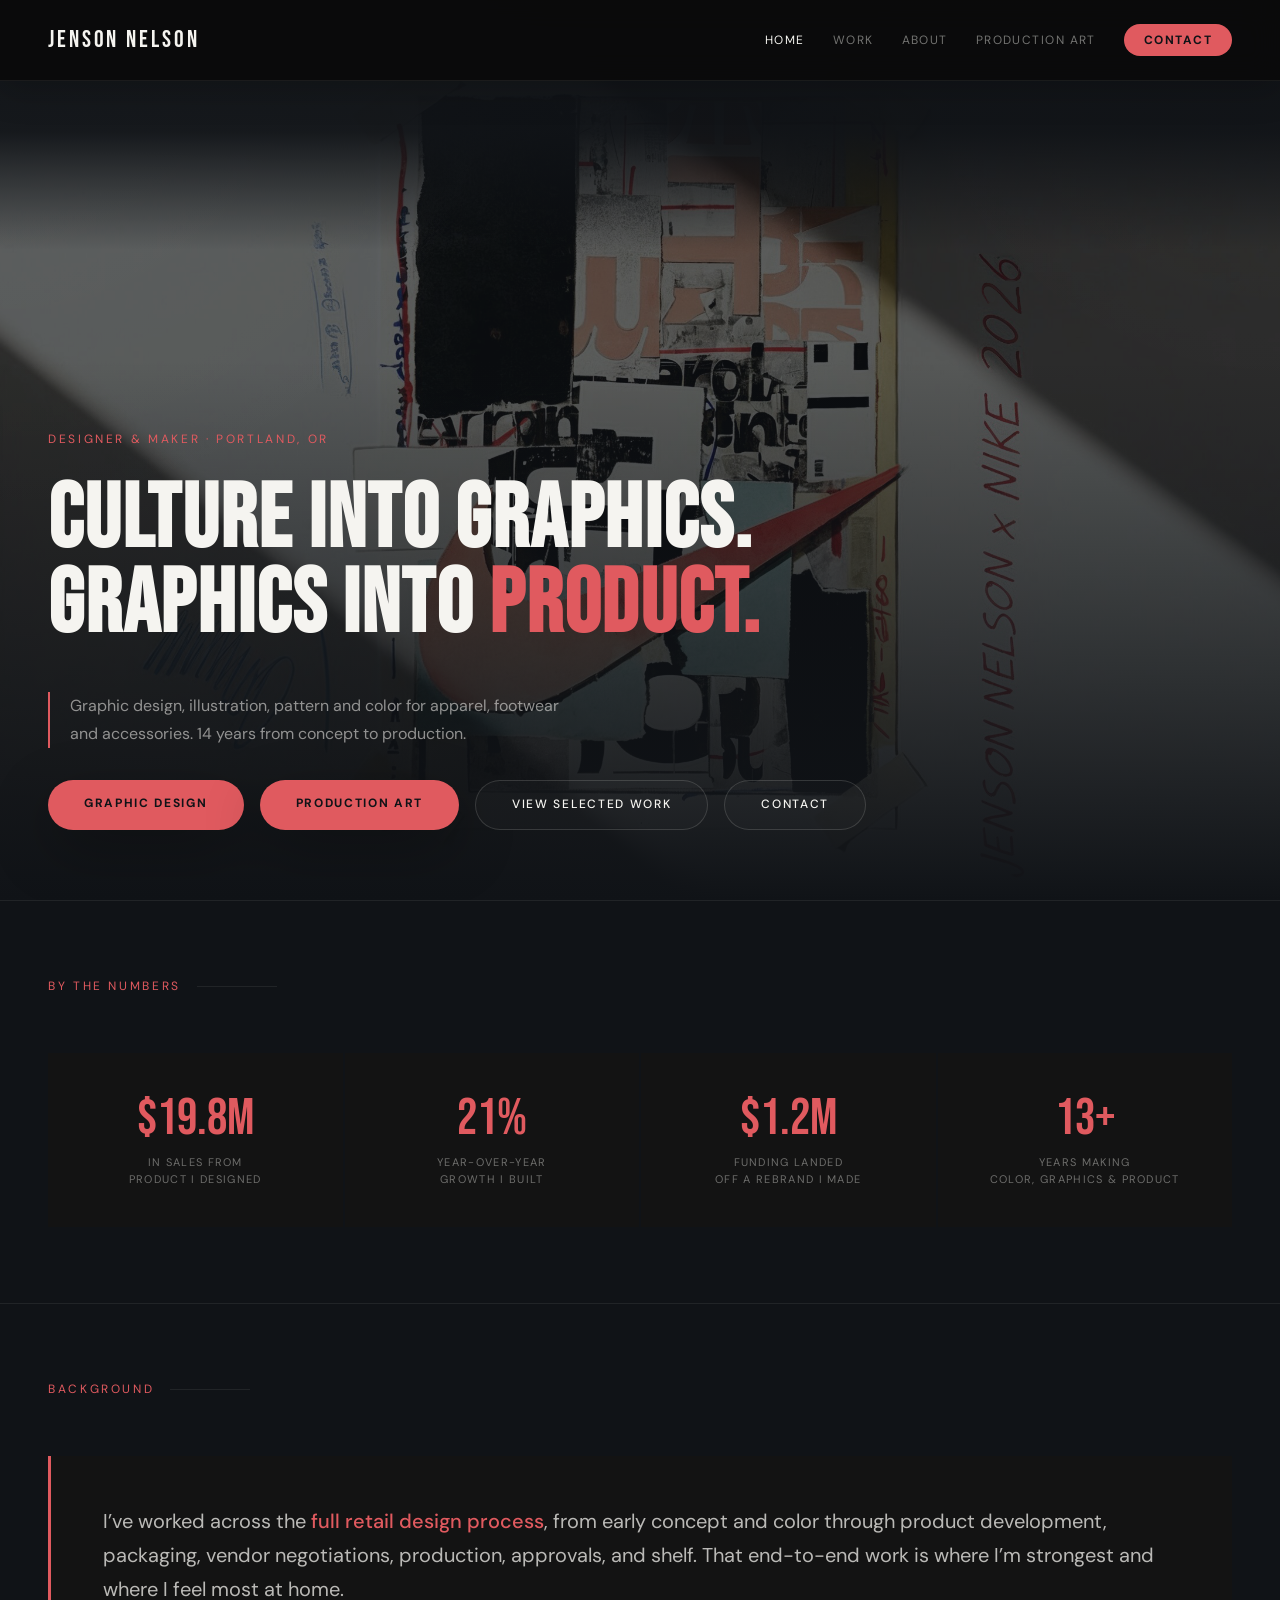
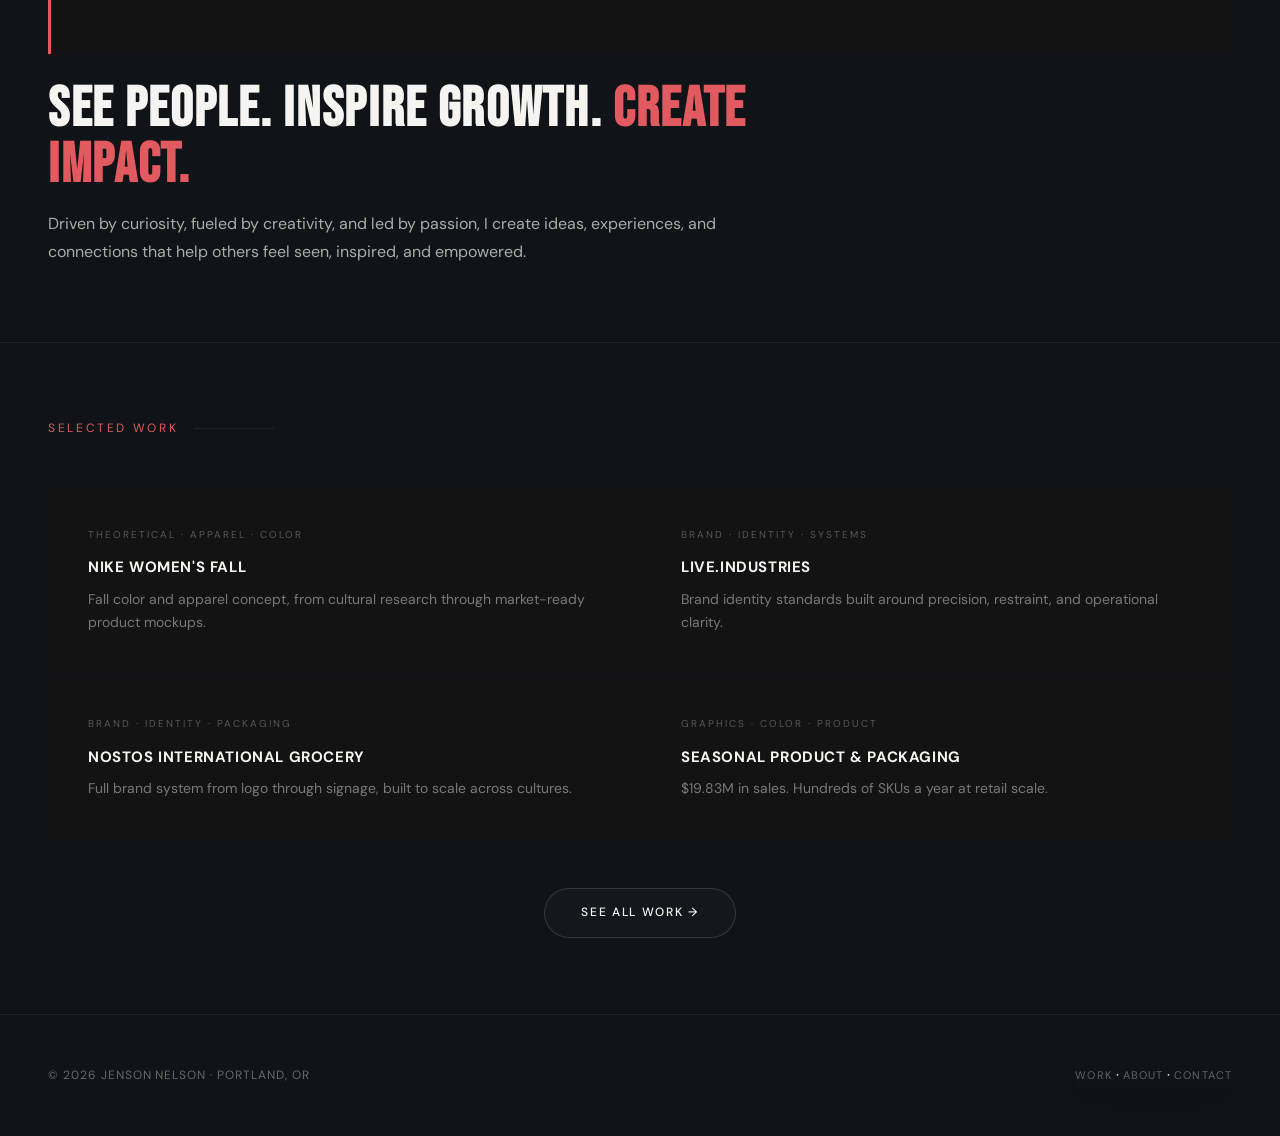
==== commit 84d19280: "Show Production Art button on homepage again Co-Authored-By: Claude Fable 5.1 <noreply@anthropic.com" ====
--- a/index.html
+++ b/index.html
@@ -4,7 +4,7 @@
 <meta charset="UTF-8">
 <meta name="viewport" content="width=device-width, initial-scale=1.0">
 <title>Jenson Nelson — Designer · Color · Graphics · Product</title>
-<meta name="description" content="Designer and maker with 13+ years building product, color systems, packaging, and apparel graphics — from sketchbook to retail shelf.">
+<meta name="description" content="Designer and maker with 14 years building product, color systems, packaging, and apparel graphics, from sketchbook to retail shelf.">
 <link rel="preconnect" href="https://fonts.googleapis.com">
 <link rel="preconnect" href="https://fonts.gstatic.com" crossorigin>
 <link href="https://fonts.googleapis.com/css2?family=Bebas+Neue&family=DM+Sans:ital,wght@0,300;0,400;0,500;0,700;1,300;1,400&display=swap" rel="stylesheet">
@@ -244,8 +244,8 @@
     <h1 class="hero-title anim-2">CULTURE INTO GRAPHICS.<br>GRAPHICS INTO <span>PRODUCT.</span></h1>
     <p class="hero-sub anim-3">Graphic design, illustration, pattern and color for apparel, footwear and accessories. 14 years from concept to production.</p>
     <div class="hero-actions anim-4">
-      <!-- hidden for now: <a href="nike-production-art.html" class="btn-primary">Production Art</a> -->
       <a href="graphic-design.html" class="btn-primary">Graphic Design</a>
+      <a href="nike-production-art.html" class="btn-primary">Production Art</a>
       <a href="work.html" class="btn-secondary">View Selected Work</a>
       <a href="contact.html" class="btn-secondary">Contact</a>
     </div>
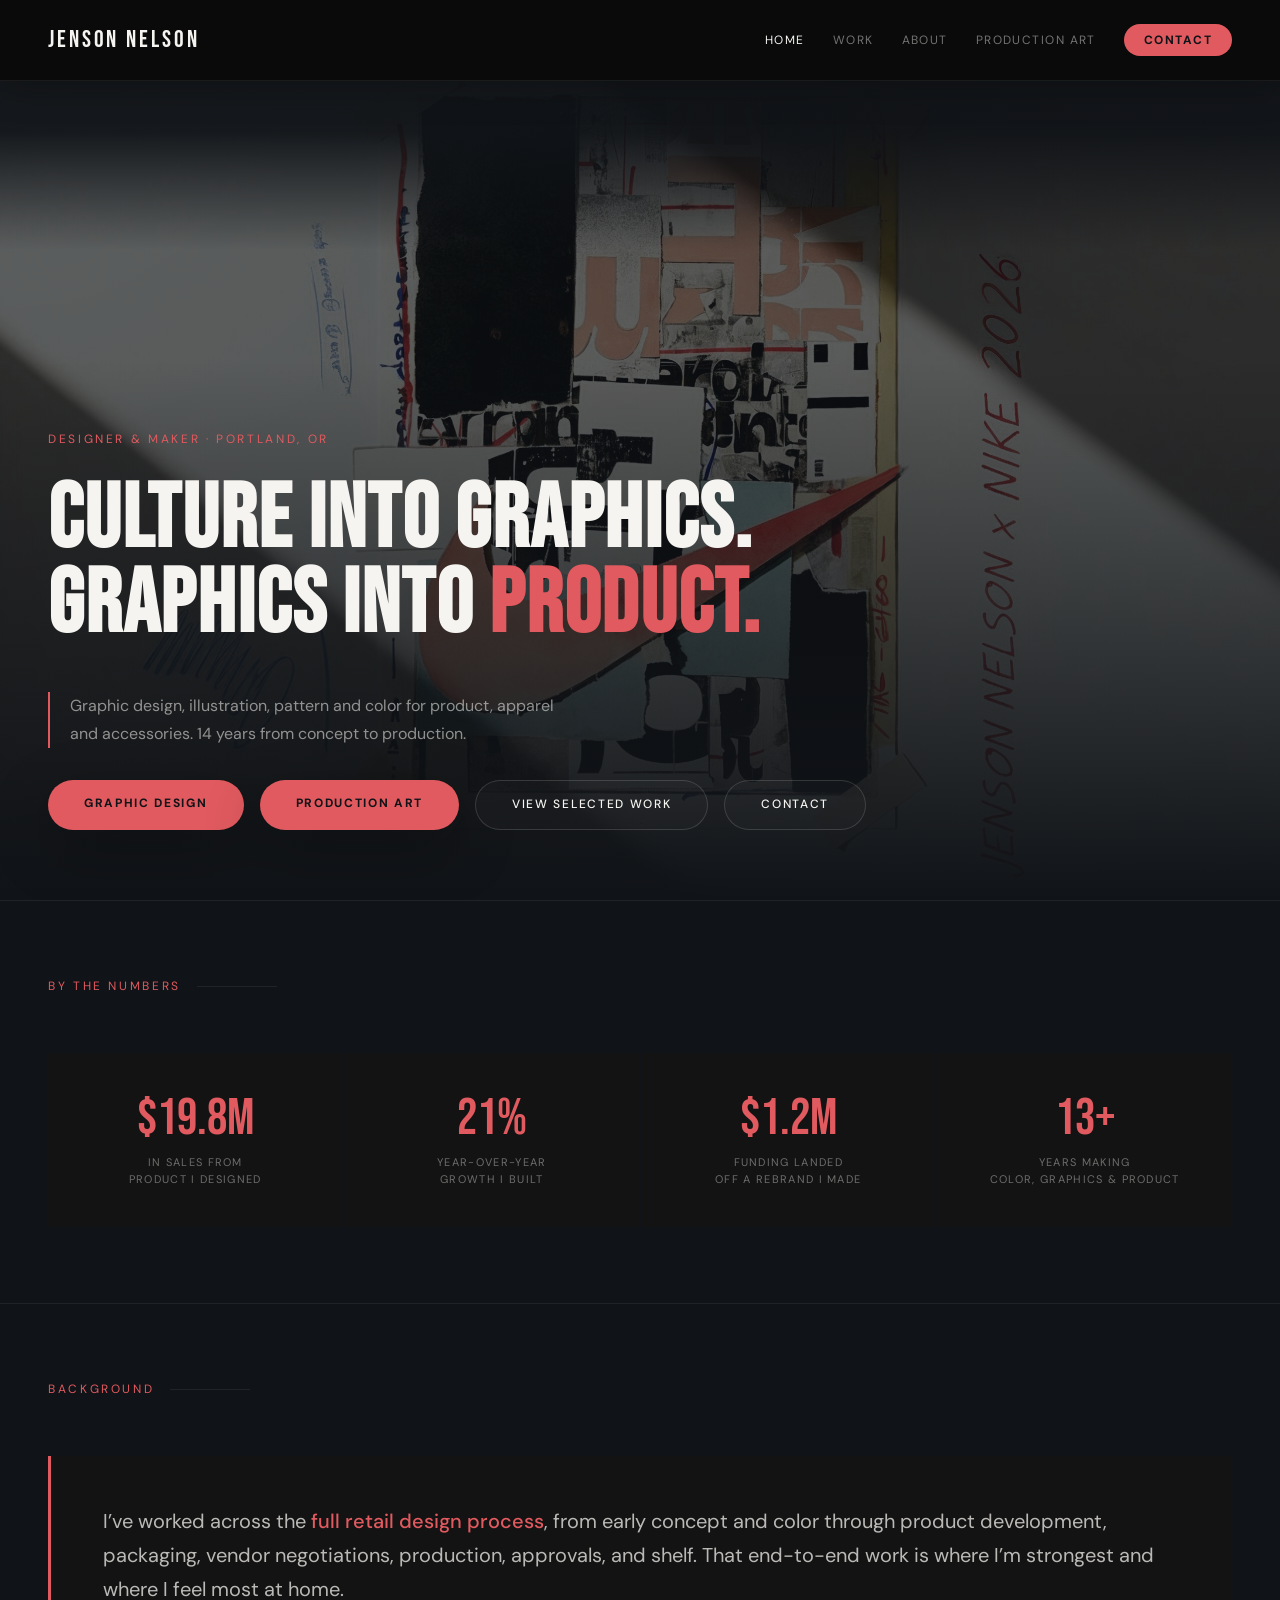
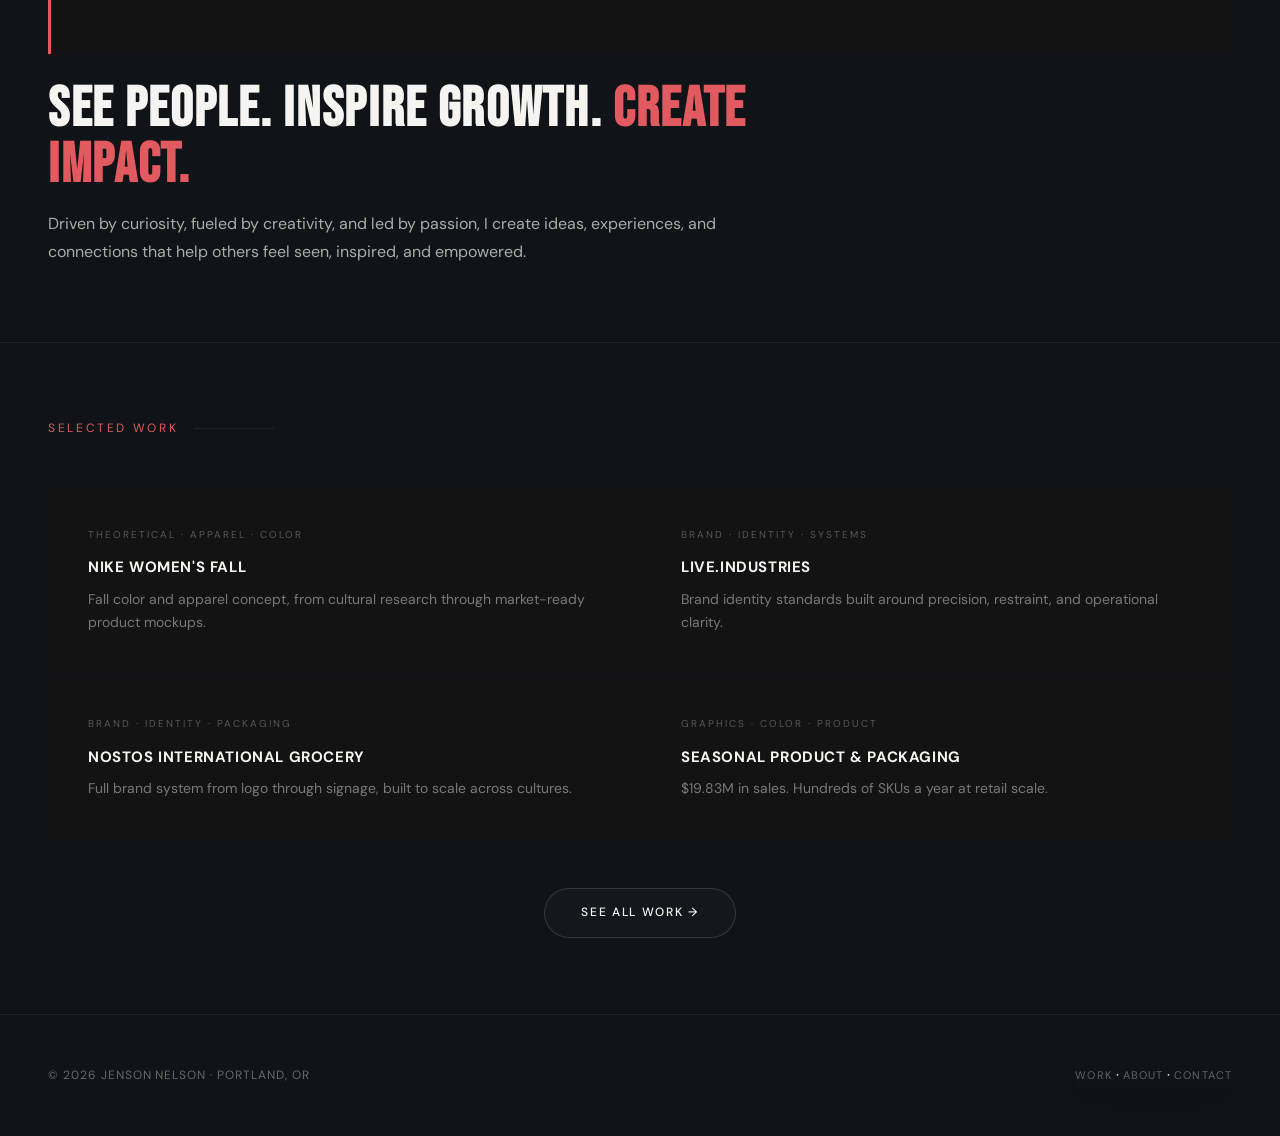
==== commit 65353d15: "Homepage subheadline: product, apparel and accessories Co-Authored-By: Claude Fable 5.1 <noreply@ant" ====
--- a/index.html
+++ b/index.html
@@ -242,7 +242,7 @@
   <div class="hero-content">
     <div class="hero-eyebrow anim-1">Designer & Maker · Portland, OR</div>
     <h1 class="hero-title anim-2">CULTURE INTO GRAPHICS.<br>GRAPHICS INTO <span>PRODUCT.</span></h1>
-    <p class="hero-sub anim-3">Graphic design, illustration, pattern and color for apparel, footwear and accessories. 14 years from concept to production.</p>
+    <p class="hero-sub anim-3">Graphic design, illustration, pattern and color for product, apparel and accessories. 14 years from concept to production.</p>
     <div class="hero-actions anim-4">
       <a href="graphic-design.html" class="btn-primary">Graphic Design</a>
       <a href="nike-production-art.html" class="btn-primary">Production Art</a>
